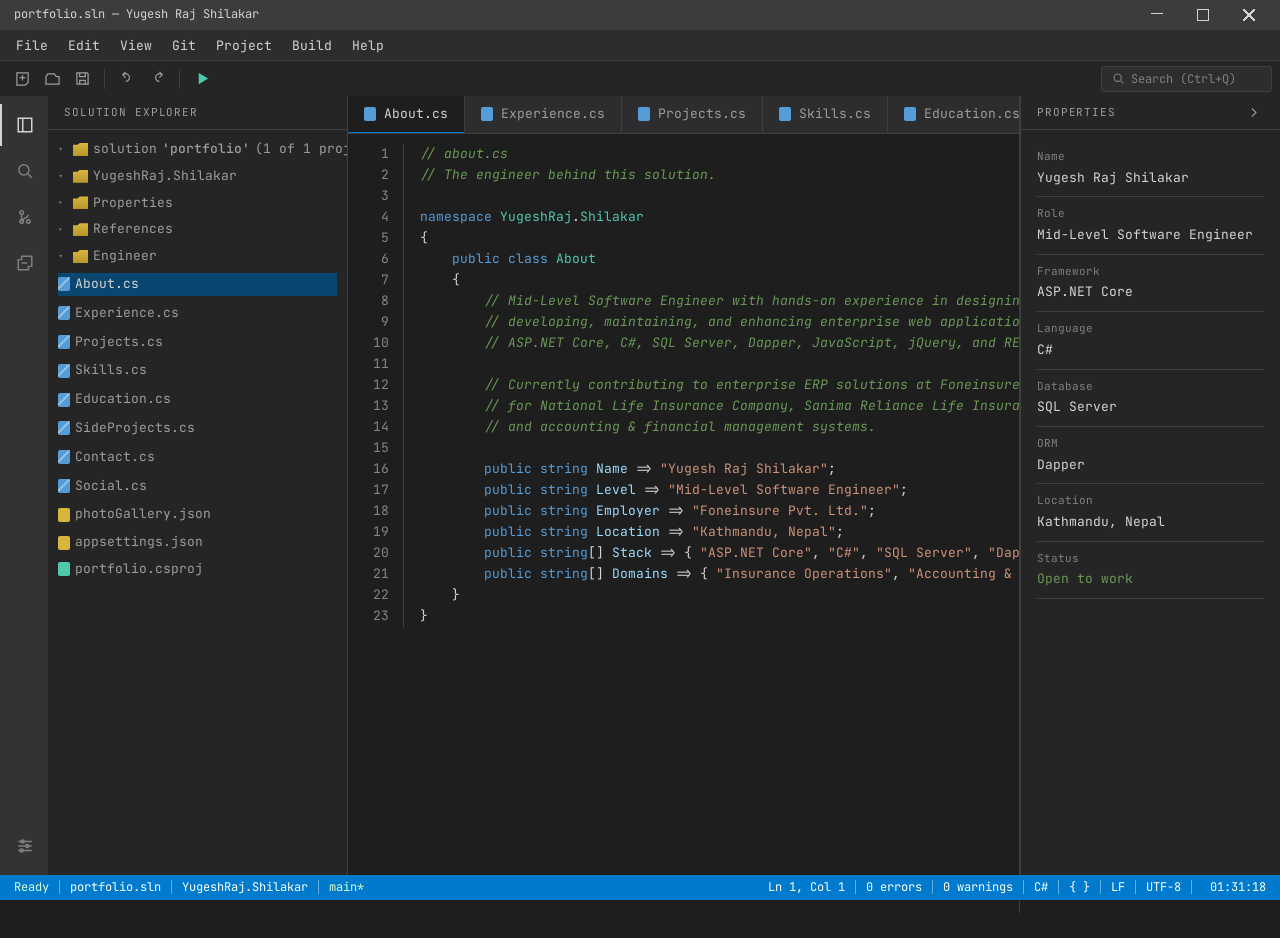
==== index.html @ 0310059a "Add files via upload" ====
<!DOCTYPE html>
<html lang="en">
<head>
    <meta charset="UTF-8">
    <meta name="viewport" content="width=device-width, initial-scale=1.0">
    <meta name="description" content="Yugesh Raj Shilakar - Mid-Level Software Engineer. ASP.NET Core, C#, SQL Server, Dapper, Enterprise ERP.">
    <title>portfolio.sln - Yugesh Raj Shilakar</title>
    <link rel="icon" type="image/png" href="icons8-visual-studio-48.png">
    <link rel="preconnect" href="https://fonts.googleapis.com">
    <link rel="preconnect" href="https://fonts.gstatic.com" crossorigin>
    <link href="https://fonts.googleapis.com/css2?family=JetBrains+Mono:wght@400;500;600;700&display=swap" rel="stylesheet">
    <link rel="stylesheet" href="css/styles.css">
</head>
<body>

    <div class="scroll-progress" id="scrollProgress"></div>

    <header class="ide-header">
        <div class="title-bar">
            <span class="title-bar-text" id="titleBarText">portfolio.sln — Yugesh Raj Shilakar</span>
            <span class="title-bar-controls">
                <span class="tc tc-min"></span>
                <span class="tc tc-max"></span>
                <span class="tc tc-close"></span>
            </span>
        </div>
        <nav class="menu-bar">
            <div class="menu">
                <button type="button" class="menu-trigger">File</button>
                <div class="menu-dropdown">
                    <span class="menu-item">New Solution <em>Ctrl+Shift+N</em></span>
                    <span class="menu-item">Open Solution <em>Ctrl+Shift+O</em></span>
                    <span class="menu-sep"></span>
                    <span class="menu-item">Save All <em>Ctrl+Shift+S</em></span>
                    <span class="menu-item">Exit</span>
                </div>
            </div>
            <div class="menu">
                <button type="button" class="menu-trigger">Edit</button>
                <div class="menu-dropdown">
                    <span class="menu-item">Undo <em>Ctrl+Z</em></span>
                    <span class="menu-item">Redo <em>Ctrl+Y</em></span>
                    <span class="menu-sep"></span>
                    <span class="menu-item">Find in Files <em>Ctrl+Shift+F</em></span>
                </div>
            </div>
            <div class="menu">
                <button type="button" class="menu-trigger">View</button>
                <div class="menu-dropdown">
                    <span class="menu-item" data-scroll="about">About.cs</span>
                    <span class="menu-item" data-scroll="experience">Experience.cs</span>
                    <span class="menu-item" data-scroll="projects">Projects.cs</span>
                    <span class="menu-item" data-scroll="skills">Skills.cs</span>
                    <span class="menu-item" data-scroll="education">Education.cs</span>
                    <span class="menu-item" data-scroll="sideprojects">SideProjects.cs</span>
                    <span class="menu-item" data-scroll="contact">Contact.cs</span>
                    <span class="menu-item" data-scroll="social">Social.cs</span>
                    <span class="menu-item" data-scroll="photogallery">photoGallery.json</span>
                </div>
            </div>
            <div class="menu">
                <button type="button" class="menu-trigger">Git</button>
                <div class="menu-dropdown">
                    <span class="menu-item">Push <em>Ctrl+Shift+P</em></span>
                    <span class="menu-item">Pull</span>
                    <span class="menu-item">Commit <em>Ctrl+Enter</em></span>
                </div>
            </div>
            <div class="menu">
                <button type="button" class="menu-trigger">Project</button>
                <div class="menu-dropdown">
                    <span class="menu-item">Add New Item</span>
                    <span class="menu-item">Rebuild Solution</span>
                    <span class="menu-item">Manage NuGet Packages</span>
                </div>
            </div>
            <div class="menu">
                <button type="button" class="menu-trigger">Build</button>
                <div class="menu-dropdown">
                    <span class="menu-item">Build Solution <em>Ctrl+Shift+B</em></span>
                    <span class="menu-item">Rebuild Solution</span>
                </div>
            </div>
            <div class="menu">
                <button type="button" class="menu-trigger">Help</button>
                <div class="menu-dropdown">
                    <span class="menu-item">About Yugesh Raj Shilakar</span>
                </div>
            </div>
        </nav>
        <div class="toolbar">
            <div class="toolbar-left">
                <button type="button" class="toolbar-btn" title="New Project">
                    <svg viewBox="0 0 16 16" width="15" height="15" fill="none" stroke="currentColor" stroke-width="1.3"><path d="M2 2h12v10l-3 3H2z"/><path d="M5 7h6M8 4v6"/></svg>
                </button>
                <button type="button" class="toolbar-btn" title="Open">
                    <svg viewBox="0 0 16 16" width="15" height="15" fill="none" stroke="currentColor" stroke-width="1.3"><path d="M1 6l2-3h7l2 3h3v8H1z"/></svg>
                </button>
                <button type="button" class="toolbar-btn" title="Save">
                    <svg viewBox="0 0 16 16" width="15" height="15" fill="none" stroke="currentColor" stroke-width="1.3"><path d="M2 2h11l1 1v11H2z"/><path d="M5 2v4h6V2M5 14v-4h6v4"/></svg>
                </button>
                <span class="toolbar-sep"></span>
                <button type="button" class="toolbar-btn" title="Undo">
                    <svg viewBox="0 0 16 16" width="15" height="15" fill="none" stroke="currentColor" stroke-width="1.3"><path d="M6 11a4 4 0 1 0 0-8H3"/><path d="M6 7 3 4l3-3"/></svg>
                </button>
                <button type="button" class="toolbar-btn" title="Redo">
                    <svg viewBox="0 0 16 16" width="15" height="15" fill="none" stroke="currentColor" stroke-width="1.3"><path d="M10 11a4 4 0 1 1 0-8h3"/><path d="M10 7l3-3-3-3"/></svg>
                </button>
                <span class="toolbar-sep"></span>
                <button type="button" class="toolbar-btn toolbar-run" title="Start">
                    <svg viewBox="0 0 16 16" width="15" height="15" fill="currentColor" stroke="none"><path d="M4 2l10 6-10 6z"/></svg>
                </button>
                <span class="toolbar-spacer"></span>
                <div class="search-box">
                    <svg viewBox="0 0 16 16" width="13" height="13" fill="none" stroke="currentColor" stroke-width="1.4"><circle cx="7" cy="7" r="4.5"/><path d="M10.5 10.5 14 14"/></svg>
                    <input type="text" placeholder="Search (Ctrl+Q)" aria-label="Search">
                </div>
                <button type="button" class="toolbar-btn explorer-toggle" id="explorerToggle" title="Toggle Solution Explorer">
                    <svg viewBox="0 0 16 16" width="15" height="15" fill="none" stroke="currentColor" stroke-width="1.3"><path d="M2 3h12M2 8h12M2 13h12"/></svg>
                </button>
            </div>
        </div>
    </header>

    <div class="ide-body">

        <aside class="activity-bar" aria-label="Activity bar">
            <span class="activity-icon active" title="Solution Explorer">
                <svg viewBox="0 0 16 16" width="18" height="18" fill="none" stroke="currentColor" stroke-width="1.3"><path d="M2 2h12v12H2z"/><path d="M6 2v12"/></svg>
            </span>
            <span class="activity-icon" title="Search">
                <svg viewBox="0 0 16 16" width="18" height="18" fill="none" stroke="currentColor" stroke-width="1.3"><circle cx="7" cy="7" r="4.5"/><path d="M10.5 10.5 14 14"/></svg>
            </span>
            <span class="activity-icon" title="Source Control">
                <svg viewBox="0 0 16 16" width="18" height="18" fill="none" stroke="currentColor" stroke-width="1.3"><circle cx="5" cy="4" r="1.6"/><circle cx="11" cy="12" r="1.6"/><circle cx="5" cy="12" r="1.6"/><path d="M5 5.6v4.8M5 12c0-3 6-3 6-6"/></svg>
            </span>
            <span class="activity-icon" title="Extensions">
                <svg viewBox="0 0 16 16" width="18" height="18" fill="none" stroke="currentColor" stroke-width="1.3"><path d="M5 2v3H2v9h9v-3h3V2z"/><path d="M5 8h5"/></svg>
            </span>
            <span class="activity-icon activity-bottom" title="Settings">
                <svg viewBox="0 0 16 16" width="18" height="18" fill="none" stroke="currentColor" stroke-width="1.3"><path d="M2 4h12M2 8h12M2 12h12"/><circle cx="6" cy="4" r="1.4"/><circle cx="10" cy="8" r="1.4"/><circle cx="5" cy="12" r="1.4"/></svg>
            </span>
        </aside>

        <aside class="side-panel solution-explorer" id="solutionExplorer" aria-label="Solution Explorer">
            <div class="panel-title">Solution Explorer</div>
            <div class="panel-body tree">

                <div class="tree-node lvl0 tree-folder"><span class="tree-arrow">▾</span><span class="folder-ic"></span>solution <b>'portfolio'</b> (1 of 1 project)</div>

                <div class="tree-node lvl1 tree-folder"><span class="tree-arrow">▾</span><span class="folder-ic"></span>YugeshRaj.Shilakar</div>

                <div class="tree-node lvl2 tree-folder"><span class="tree-arrow">▸</span><span class="folder-ic"></span>Properties</div>

                <div class="tree-node lvl2 tree-folder"><span class="tree-arrow">▸</span><span class="folder-ic"></span>References</div>

                <div class="tree-node lvl2 tree-folder"><span class="tree-arrow">▾</span><span class="folder-ic"></span>Engineer</div>

                <div class="tree-node lvl3"><a class="tree-link active" href="#about"><span class="file-ic cs"></span>About.cs</a></div>
                <div class="tree-node lvl3"><a class="tree-link" href="#experience"><span class="file-ic cs"></span>Experience.cs</a></div>
                <div class="tree-node lvl3"><a class="tree-link" href="#projects"><span class="file-ic cs"></span>Projects.cs</a></div>
                <div class="tree-node lvl3"><a class="tree-link" href="#skills"><span class="file-ic cs"></span>Skills.cs</a></div>
                <div class="tree-node lvl3"><a class="tree-link" href="#education"><span class="file-ic cs"></span>Education.cs</a></div>
                <div class="tree-node lvl3"><a class="tree-link" href="#sideprojects"><span class="file-ic cs"></span>SideProjects.cs</a></div>
                <div class="tree-node lvl3"><a class="tree-link" href="#contact"><span class="file-ic cs"></span>Contact.cs</a></div>
                <div class="tree-node lvl3"><a class="tree-link" href="#social"><span class="file-ic cs"></span>Social.cs</a></div>
                <div class="tree-node lvl3"><a class="tree-link" href="#photogallery"><span class="file-ic json"></span>photoGallery.json</a></div>

                <div class="tree-node lvl2"><span class="file-ic json"></span>appsettings.json</div>
                <div class="tree-node lvl2"><span class="file-ic proj"></span>portfolio.csproj</div>

            </div>
        </aside>

        <main class="editor-area">

            <div class="tab-strip" id="tabStrip">
                <a class="tab active" href="#about"><span class="tab-ic cs"></span>About.cs</a>
                <a class="tab" href="#experience"><span class="tab-ic cs"></span>Experience.cs</a>
                <a class="tab" href="#projects"><span class="tab-ic cs"></span>Projects.cs</a>
                <a class="tab" href="#skills"><span class="tab-ic cs"></span>Skills.cs</a>
                <a class="tab" href="#education"><span class="tab-ic cs"></span>Education.cs</a>
                <a class="tab" href="#sideprojects"><span class="tab-ic cs"></span>SideProjects.cs</a>
                <a class="tab" href="#contact"><span class="tab-ic cs"></span>Contact.cs</a>
                <a class="tab" href="#social"><span class="tab-ic cs"></span>Social.cs</a>
                <a class="tab" href="#photogallery"><span class="tab-ic json"></span>photoGallery.json</a>
                <span class="tab-spacer"></span>
            </div>

            <section id="about" class="editor-file active">
                <div class="code-line"><span class="ln"></span><span class="code"><span class="c">// about.cs</span></span></div>
                <div class="code-line"><span class="ln"></span><span class="code"><span class="c">// The engineer behind this solution.</span></span></div>
                <div class="code-line"><span class="ln"></span><span class="code">&nbsp;</span></div>
                <div class="code-line"><span class="ln"></span><span class="code"><span class="k">namespace</span> <span class="t">YugeshRaj</span>.<span class="t">Shilakar</span></span></div>
                <div class="code-line"><span class="ln"></span><span class="code">{</span></div>
                <div class="code-line"><span class="ln"></span><span class="code">    <span class="k">public</span> <span class="k">class</span> <span class="t">About</span></span></div>
                <div class="code-line"><span class="ln"></span><span class="code">    {</span></div>
                <div class="code-line"><span class="ln"></span><span class="code">        <span class="c">// Mid-Level Software Engineer with hands-on experience in designing,</span></span></div>
                <div class="code-line"><span class="ln"></span><span class="code">        <span class="c">// developing, maintaining, and enhancing enterprise web applications using</span></span></div>
                <div class="code-line"><span class="ln"></span><span class="code">        <span class="c">// ASP.NET Core, C#, SQL Server, Dapper, JavaScript, jQuery, and REST APIs.</span></span></div>
                <div class="code-line"><span class="ln"></span><span class="code">&nbsp;</span></div>
                <div class="code-line"><span class="ln"></span><span class="code">        <span class="c">// Currently contributing to enterprise ERP solutions at Foneinsure Pvt. Ltd.</span></span></div>
                <div class="code-line"><span class="ln"></span><span class="code">        <span class="c">// for National Life Insurance Company, Sanima Reliance Life Insurance,</span></span></div>
                <div class="code-line"><span class="ln"></span><span class="code">        <span class="c">// and accounting &amp; financial management systems.</span></span></div>
                <div class="code-line"><span class="ln"></span><span class="code">&nbsp;</span></div>
                <div class="code-line"><span class="ln"></span><span class="code">        <span class="k">public</span> <span class="k">string</span> <span class="p">Name</span> =&gt; <span class="s">"Yugesh Raj Shilakar"</span>;</span></div>
                <div class="code-line"><span class="ln"></span><span class="code">        <span class="k">public</span> <span class="k">string</span> <span class="p">Level</span> =&gt; <span class="s">"Mid-Level Software Engineer"</span>;</span></div>
                <div class="code-line"><span class="ln"></span><span class="code">        <span class="k">public</span> <span class="k">string</span> <span class="p">Employer</span> =&gt; <span class="s">"Foneinsure Pvt. Ltd."</span>;</span></div>
                <div class="code-line"><span class="ln"></span><span class="code">        <span class="k">public</span> <span class="k">string</span> <span class="p">Location</span> =&gt; <span class="s">"Kathmandu, Nepal"</span>;</span></div>
                <div class="code-line"><span class="ln"></span><span class="code">        <span class="k">public</span> <span class="k">string</span>[] <span class="p">Stack</span> =&gt; { <span class="s">"ASP.NET Core"</span>, <span class="s">"C#"</span>, <span class="s">"SQL Server"</span>, <span class="s">"Dapper"</span>, <span class="s">"JavaScript"</span>, <span class="s">"jQuery"</span>, <span class="s">"REST APIs"</span> };</span></div>
                <div class="code-line"><span class="ln"></span><span class="code">        <span class="k">public</span> <span class="k">string</span>[] <span class="p">Domains</span> =&gt; { <span class="s">"Insurance Operations"</span>, <span class="s">"Accounting &amp; Finance"</span>, <span class="s">"MIS Reporting"</span>, <span class="s">"API Integration"</span> };</span></div>
                <div class="code-line"><span class="ln"></span><span class="code">    }</span></div>
                <div class="code-line"><span class="ln"></span><span class="code">}</span></div>
            </section>

            <section id="experience" class="editor-file">
                <div class="code-line"><span class="ln"></span><span class="code"><span class="c">// experience.cs</span></span></div>
                <div class="code-line"><span class="ln"></span><span class="code">&nbsp;</span></div>
                <div class="code-line"><span class="ln"></span><span class="code"><span class="k">namespace</span> <span class="t">YugeshRaj</span>.<span class="t">Shilakar</span>.<span class="t">Experience</span></span></div>
                <div class="code-line"><span class="ln"></span><span class="code">{</span></div>
                <div class="code-line"><span class="ln"></span><span class="code">    <span class="k">public</span> <span class="k">class</span> <span class="t">Role</span></span></div>
                <div class="code-line"><span class="ln"></span><span class="code">    {</span></div>
                <div class="code-line"><span class="ln"></span><span class="code">        <span class="k">public</span> <span class="k">string</span> <span class="p">Title</span> = <span class="s">"Mid-Level Software Engineer"</span>;</span></div>
                <div class="code-line"><span class="ln"></span><span class="code">        <span class="k">public</span> <span class="k">string</span> <span class="p">Company</span> = <span class="s">"Foneinsure Pvt. Ltd., Nepal"</span>;</span></div>
                <div class="code-line"><span class="ln"></span><span class="code">        <span class="k">public</span> <span class="k">string</span> <span class="p">Period</span> = <span class="s">"2024 - Present"</span>;</span></div>
                <div class="code-line"><span class="ln"></span><span class="code">&nbsp;</span></div>
                <div class="code-line"><span class="ln"></span><span class="code">        <span class="k">public</span> <span class="k">string</span>[] <span class="p">Highlights</span> =</span></div>
                <div class="code-line"><span class="ln"></span><span class="code">        {</span></div>
                <div class="code-line"><span class="ln"></span><span class="code">            <span class="s">"Develop and maintain enterprise apps using ASP.NET Core MVC, C#, Dapper, SQL Server, JS, jQuery, Razor, HTML, CSS."</span>,</span></div>
                <div class="code-line"><span class="ln"></span><span class="code">            <span class="s">"ERP projects for National Life Insurance &amp; Sanima Reliance - modules, enhancements, reports, workflows, production fixes."</span>,</span></div>
                <div class="code-line"><span class="ln"></span><span class="code">            <span class="s">"Insurance processes: policy operations, claims, underwriting, financial transactions, incentive calculations, reporting."</span>,</span></div>
                <div class="code-line"><span class="ln"></span><span class="code">            <span class="s">"Complex SQL Server work: CTEs, temp tables, window functions, joins, aggregations, stored procedures."</span>,</span></div>
                <div class="code-line"><span class="ln"></span><span class="code">            <span class="s">"Accounting modules: double-entry, debit/credit, vouchers, accounts &amp; sub-accounts, purchase/sales, TDS, VAT, balances."</span>,</span></div>
                <div class="code-line"><span class="ln"></span><span class="code">            <span class="s">"General Ledger, vouchers, branch-wise accounting, transaction references, financial reporting workflows."</span>,</span></div>
                <div class="code-line"><span class="ln"></span><span class="code">            <span class="s">"MIS &amp; operational reports: sales, purchase, TDS, incentive, transaction, voucher, accounting."</span>,</span></div>
                <div class="code-line"><span class="ln"></span><span class="code">            <span class="s">"REST API integration: JSON request/response, validation, error handling, failed-transaction handling."</span>,</span></div>
                <div class="code-line"><span class="ln"></span><span class="code">            <span class="s">"eSewa Travels &amp; Tours: airline ticketing, passengers, sales invoices, payments, VAT, account mapping."</span>,</span></div>
                <div class="code-line"><span class="ln"></span><span class="code">            <span class="s">"Bulk-data processing via JSON-based database procedures and transactional workflows."</span>,</span></div>
                <div class="code-line"><span class="ln"></span><span class="code">            <span class="s">"Troubleshoot app, database, API, deployment; IIS config, logging, file storage, connectivity."</span>,</span></div>
                <div class="code-line"><span class="ln"></span><span class="code">            <span class="s">"Application logging + database-based log monitoring for traceability and production analysis."</span>,</span></div>
                <div class="code-line"><span class="ln"></span><span class="code">            <span class="s">"Database changes, data migration, production data correction, controlled SQL scripts."</span></span></div>
                <div class="code-line"><span class="ln"></span><span class="code">        };</span></div>
                <div class="code-line"><span class="ln"></span><span class="code">    }</span></div>
                <div class="code-line"><span class="ln"></span><span class="code">&nbsp;</span></div>
                <div class="code-line"><span class="ln"></span><span class="code">    <span class="k">public</span> <span class="k">class</span> <span class="t">Role2</span> <span class="c">// .NET Developer Intern</span></span></div>
                <div class="code-line"><span class="ln"></span><span class="code">    {</span></div>
                <div class="code-line"><span class="ln"></span><span class="code">        <span class="k">public</span> <span class="k">string</span> <span class="p">Title</span> = <span class="s">".NET Developer Intern"</span>;</span></div>
                <div class="code-line"><span class="ln"></span><span class="code">        <span class="k">public</span> <span class="k">string</span> <span class="p">Company</span> = <span class="s">"Swift Innovations, US - Remote"</span>;</span></div>
                <div class="code-line"><span class="ln"></span><span class="code">        <span class="k">public</span> <span class="k">string</span> <span class="p">Period</span> = <span class="s">"2023"</span>;</span></div>
                <div class="code-line"><span class="ln"></span><span class="code">&nbsp;</span></div>
                <div class="code-line"><span class="ln"></span><span class="code">        <span class="k">public</span> <span class="k">string</span>[] <span class="p">Highlights</span> =</span></div>
                <div class="code-line"><span class="ln"></span><span class="code">        {</span></div>
                <div class="code-line"><span class="ln"></span><span class="code">            <span class="s">"Developed web applications using .NET MVC and Entity Framework Core."</span>,</span></div>
                <div class="code-line"><span class="ln"></span><span class="code">            <span class="s">"Performed web scraping and structured data collection from external websites."</span>,</span></div>
                <div class="code-line"><span class="ln"></span><span class="code">            <span class="s">"Processed and maintained datasets using Excel and MongoDB."</span>,</span></div>
                <div class="code-line"><span class="ln"></span><span class="code">            <span class="s">"Worked with relational and NoSQL data storage environments."</span>,</span></div>
                <div class="code-line"><span class="ln"></span><span class="code">            <span class="s">"Collaborated remotely using task-management and time-tracking workflows."</span></span></div>
                <div class="code-line"><span class="ln"></span><span class="code">        };</span></div>
                <div class="code-line"><span class="ln"></span><span class="code">    }</span></div>
                <div class="code-line"><span class="ln"></span><span class="code">&nbsp;</span></div>
                <div class="code-line"><span class="ln"></span><span class="code">    <span class="k">public</span> <span class="k">class</span> <span class="t">Role3</span> <span class="c">// Database Administrator - Associated Role</span></span></div>
                <div class="code-line"><span class="ln"></span><span class="code">    {</span></div>
                <div class="code-line"><span class="ln"></span><span class="code">        <span class="k">public</span> <span class="k">string</span> <span class="p">Title</span> = <span class="s">"Database Administrator - Associated Role"</span>;</span></div>
                <div class="code-line"><span class="ln"></span><span class="code">        <span class="k">public</span> <span class="k">string</span> <span class="p">Company</span> = <span class="s">"Udaaya Samaj, Asan"</span>;</span></div>
                <div class="code-line"><span class="ln"></span><span class="code">        <span class="k">public</span> <span class="k">string</span> <span class="p">Period</span> = <span class="s">"Oct 2021 - Jan 2022"</span>;</span></div>
                <div class="code-line"><span class="ln"></span><span class="code">&nbsp;</span></div>
                <div class="code-line"><span class="ln"></span><span class="code">        <span class="k">public</span> <span class="k">string</span>[] <span class="p">Highlights</span> =</span></div>
                <div class="code-line"><span class="ln"></span><span class="code">        {</span></div>
                <div class="code-line"><span class="ln"></span><span class="code">            <span class="s">"Managed relational datasets using MySQL."</span>,</span></div>
                <div class="code-line"><span class="ln"></span><span class="code">            <span class="s">"Maintained structured records from handwritten documentation and minutes."</span>,</span></div>
                <div class="code-line"><span class="ln"></span><span class="code">            <span class="s">"Assisted digitalization and database organization of historical records."</span></span></div>
                <div class="code-line"><span class="ln"></span><span class="code">        };</span></div>
                <div class="code-line"><span class="ln"></span><span class="code">    }</span></div>
                <div class="code-line"><span class="ln"></span><span class="code">}</span></div>
            </section>

            <section id="projects" class="editor-file">
                <div class="code-line"><span class="ln"></span><span class="code"><span class="c">// projects.cs</span></span></div>
                <div class="code-line"><span class="ln"></span><span class="code">&nbsp;</span></div>
                <div class="code-line"><span class="ln"></span><span class="code"><span class="k">namespace</span> <span class="t">YugeshRaj</span>.<span class="t">Shilakar</span>.<span class="t">Projects</span></span></div>
                <div class="code-line"><span class="ln"></span><span class="code">{</span></div>
                <div class="code-line"><span class="ln"></span><span class="code">    <span class="k">public</span> <span class="k">class</span> <span class="t">InsuranceERP</span></span></div>
                <div class="code-line"><span class="ln"></span><span class="code">    {</span></div>
                <div class="code-line"><span class="ln"></span><span class="code">        <span class="k">public</span> <span class="k">string</span> <span class="p">Client</span> = <span class="s">"National Life Insurance Co. &amp; Sanima Reliance Life Insurance"</span>;</span></div>
                <div class="code-line"><span class="ln"></span><span class="code">        <span class="k">public</span> <span class="k">string</span>[] <span class="p">Details</span> =</span></div>
                <div class="code-line"><span class="ln"></span><span class="code">        {</span></div>
                <div class="code-line"><span class="ln"></span><span class="code">            <span class="s">"Enterprise insurance ERP modules for core insurance and financial operations."</span>,</span></div>
                <div class="code-line"><span class="ln"></span><span class="code">            <span class="s">"Business workflows, validations, transactional processing, and reporting requirements."</span>,</span></div>
                <div class="code-line"><span class="ln"></span><span class="code">            <span class="s">"Complex SQL queries and stored procedures for transaction processing and MIS reporting."</span>,</span></div>
                <div class="code-line"><span class="ln"></span><span class="code">            <span class="s">"Claims, underwriting, financial transactions, incentive calculations, operational reporting."</span>,</span></div>
                <div class="code-line"><span class="ln"></span><span class="code">            <span class="s">"Enhancements and production fixes based on changing business requirements."</span></span></div>
                <div class="code-line"><span class="ln"></span><span class="code">        };</span></div>
                <div class="code-line"><span class="ln"></span><span class="code">    }</span></div>
                <div class="code-line"><span class="ln"></span><span class="code">&nbsp;</span></div>
                <div class="code-line"><span class="ln"></span><span class="code">    <span class="k">public</span> <span class="k">class</span> <span class="t">AccountingSystem</span></span></div>
                <div class="code-line"><span class="ln"></span><span class="code">    {</span></div>
                <div class="code-line"><span class="ln"></span><span class="code">        <span class="k">public</span> <span class="k">string</span>[] <span class="p">Details</span> =</span></div>
                <div class="code-line"><span class="ln"></span><span class="code">        {</span></div>
                <div class="code-line"><span class="ln"></span><span class="code">            <span class="s">"Double-entry accounting and complete debit/credit transaction processing."</span>,</span></div>
                <div class="code-line"><span class="ln"></span><span class="code">            <span class="s">"Account, sub-account, branch, voucher, transaction, and ledger workflows."</span>,</span></div>
                <div class="code-line"><span class="ln"></span><span class="code">            <span class="s">"Purchase and sales voucher processing with associated accounting entries."</span>,</span></div>
                <div class="code-line"><span class="ln"></span><span class="code">            <span class="s">"VAT and TDS calculations, transaction posting, account balances, financial reporting."</span>,</span></div>
                <div class="code-line"><span class="ln"></span><span class="code">            <span class="s">"Reports: opening balances, debit/credit transactions, ledger movements, closing balances."</span>,</span></div>
                <div class="code-line"><span class="ln"></span><span class="code">            <span class="s">"Stored procedures and SQL queries for complex accounting calculations."</span></span></div>
                <div class="code-line"><span class="ln"></span><span class="code">        };</span></div>
                <div class="code-line"><span class="ln"></span><span class="code">    }</span></div>
                <div class="code-line"><span class="ln"></span><span class="code">&nbsp;</span></div>
                <div class="code-line"><span class="ln"></span><span class="code">    <span class="k">public</span> <span class="k">class</span> <span class="t">TravelTicketing</span></span></div>
                <div class="code-line"><span class="ln"></span><span class="code">    {</span></div>
                <div class="code-line"><span class="ln"></span><span class="code">        <span class="k">public</span> <span class="k">string</span> <span class="p">Client</span> = <span class="s">"eSewa Travels and Tours"</span>;</span></div>
                <div class="code-line"><span class="ln"></span><span class="code">        <span class="k">public</span> <span class="k">string</span>[] <span class="p">Details</span> =</span></div>
                <div class="code-line"><span class="ln"></span><span class="code">        {</span></div>
                <div class="code-line"><span class="ln"></span><span class="code">            <span class="s">"Airline ticketing and sales-invoice functionality for travel operations."</span>,</span></div>
                <div class="code-line"><span class="ln"></span><span class="code">            <span class="s">"Passenger management, ticket sales, invoice registration, payment processing."</span>,</span></div>
                <div class="code-line"><span class="ln"></span><span class="code">            <span class="s">"API integrations using structured JSON data for system-to-system communication."</span>,</span></div>
                <div class="code-line"><span class="ln"></span><span class="code">            <span class="s">"Payment-mode and account mapping logic for financial transaction processing."</span>,</span></div>
                <div class="code-line"><span class="ln"></span><span class="code">            <span class="s">"VAT-related transaction handling and invoice processing."</span></span></div>
                <div class="code-line"><span class="ln"></span><span class="code">        };</span></div>
                <div class="code-line"><span class="ln"></span><span class="code">    }</span></div>
                <div class="code-line"><span class="ln"></span><span class="code">}</span></div>
            </section>

            <section id="skills" class="editor-file">
                <div class="code-line"><span class="ln"></span><span class="code"><span class="c">// skills.cs</span></span></div>
                <div class="code-line"><span class="ln"></span><span class="code">&nbsp;</span></div>
                <div class="code-line"><span class="ln"></span><span class="code"><span class="k">public</span> <span class="k">class</span> <span class="t">SkillSet</span></span></div>
                <div class="code-line"><span class="ln"></span><span class="code">{</span></div>
                <div class="code-line"><span class="ln"></span><span class="code">    <span class="k">public</span> <span class="k">string</span>[] <span class="p">Languages</span> = { <span class="s">"C#"</span>, <span class="s">"SQL"</span>, <span class="s">"JavaScript"</span>, <span class="s">"HTML5"</span>, <span class="s">"CSS3"</span> };</span></div>
                <div class="code-line"><span class="ln"></span><span class="code">    <span class="k">public</span> <span class="k">string</span>[] <span class="p">Backend</span> = { <span class="s">"ASP.NET Core"</span>, <span class="s">"ASP.NET Core MVC"</span>, <span class="s">".NET 8"</span>, <span class="s">"REST API"</span>, <span class="s">"Dapper"</span>, <span class="s">"Entity Framework Core"</span> };</span></div>
                <div class="code-line"><span class="ln"></span><span class="code">    <span class="k">public</span> <span class="k">string</span>[] <span class="p">Databases</span> = { <span class="s">"Microsoft SQL Server"</span>, <span class="s">"MySQL"</span>, <span class="s">"MongoDB"</span> };</span></div>
                <div class="code-line"><span class="ln"></span><span class="code">    <span class="k">public</span> <span class="k">string</span>[] <span class="p">DatabaseDev</span> = { <span class="s">"Stored Procedures"</span>, <span class="s">"CTEs"</span>, <span class="s">"Window Functions"</span>, <span class="s">"Transactions"</span>, <span class="s">"JSON Processing"</span>, <span class="s">"Query Optimization"</span>, <span class="s">"Data Migration"</span>, <span class="s">"Reporting Queries"</span> };</span></div>
                <div class="code-line"><span class="ln"></span><span class="code">    <span class="k">public</span> <span class="k">string</span>[] <span class="p">Frontend</span> = { <span class="s">"Razor Views"</span>, <span class="s">"JavaScript"</span>, <span class="s">"jQuery"</span>, <span class="s">"AJAX"</span>, <span class="s">"DataTables"</span>, <span class="s">"Select2"</span> };</span></div>
                <div class="code-line"><span class="ln"></span><span class="code">    <span class="k">public</span> <span class="k">string</span>[] <span class="p">Architecture</span> = { <span class="s">"MVC"</span>, <span class="s">"Web App Development"</span>, <span class="s">"API Integration"</span>, <span class="s">"Business Logic"</span>, <span class="s">"Enterprise Development"</span> };</span></div>
                <div class="code-line"><span class="ln"></span><span class="code">    <span class="k">public</span> <span class="k">string</span>[] <span class="p">AccountingErp</span> = { <span class="s">"General Ledger"</span>, <span class="s">"Double-Entry Accounting"</span>, <span class="s">"Debit/Credit"</span>, <span class="s">"Voucher Management"</span>, <span class="s">"Accounts &amp; Sub-Accounts"</span>, <span class="s">"VAT"</span>, <span class="s">"TDS"</span>, <span class="s">"Sales &amp; Purchase"</span>, <span class="s">"Financial Reporting"</span> };</span></div>
                <div class="code-line"><span class="ln"></span><span class="code">    <span class="k">public</span> <span class="k">string</span>[] <span class="p">Insurance</span> = { <span class="s">"Insurance ERP"</span>, <span class="s">"Claims"</span>, <span class="s">"Underwriting"</span>, <span class="s">"Financial Transactions"</span>, <span class="s">"MIS Reporting"</span>, <span class="s">"Incentive Processing"</span> };</span></div>
                <div class="code-line"><span class="ln"></span><span class="code">    <span class="k">public</span> <span class="k">string</span>[] <span class="p">Tools</span> = { <span class="s">"Visual Studio"</span>, <span class="s">"SSMS"</span>, <span class="s">"Git"</span>, <span class="s">"TortoiseGit"</span>, <span class="s">"IIS"</span>, <span class="s">"Postman"</span> };</span></div>
                <div class="code-line"><span class="ln"></span><span class="code">    <span class="k">public</span> <span class="k">string</span>[] <span class="p">Other</span> = { <span class="s">"JSON"</span>, <span class="s">"REST APIs"</span>, <span class="s">"API Integration"</span>, <span class="s">"Application Logging"</span>, <span class="s">"Production Support"</span>, <span class="s">"Debugging"</span> };</span></div>
                <div class="code-line"><span class="ln"></span><span class="code">}</span></div>
            </section>

            <section id="education" class="editor-file">
                <div class="code-line"><span class="ln"></span><span class="code"><span class="c">// education.cs</span></span></div>
                <div class="code-line"><span class="ln"></span><span class="code">&nbsp;</span></div>
                <div class="code-line"><span class="ln"></span><span class="code"><span class="k">public</span> <span class="k">class</span> <span class="t">Education</span></span></div>
                <div class="code-line"><span class="ln"></span><span class="code">{</span></div>
                <div class="code-line"><span class="ln"></span><span class="code">    <span class="c">// B.Sc. in Computer Science and Information Technology</span></span></div>
                <div class="code-line"><span class="ln"></span><span class="code">    <span class="k">public</span> <span class="k">string</span> <span class="p">Degree</span> = <span class="s">"B.Sc. Computer Science and IT (BSc. CSIT)"</span>;</span></div>
                <div class="code-line"><span class="ln"></span><span class="code">    <span class="k">public</span> <span class="k">string</span> <span class="p">Period</span> = <span class="s">"2019 - 2024"</span>;</span></div>
                <div class="code-line"><span class="ln"></span><span class="code">    <span class="k">public</span> <span class="k">string</span> <span class="p">Note</span> = <span class="s">"Focus on computer science, software engineering, and information technology."</span>;</span></div>
                <div class="code-line"><span class="ln"></span><span class="code">&nbsp;</span></div>
                <div class="code-line"><span class="ln"></span><span class="code">    <span class="c">// Higher Secondary Education</span></span></div>
                <div class="code-line"><span class="ln"></span><span class="code">    <span class="k">public</span> <span class="k">string</span> <span class="p">HighSchool</span> = <span class="s">"+2 in Science"</span>;</span></div>
                <div class="code-line"><span class="ln"></span><span class="code">    <span class="k">public</span> <span class="k">string</span> <span class="p">HighSchoolPeriod</span> = <span class="s">"2017 - 2019"</span>;</span></div>
                <div class="code-line"><span class="ln"></span><span class="code">&nbsp;</span></div>
                <div class="code-line"><span class="ln"></span><span class="code">    <span class="c">// Schooling</span></span></div>
                <div class="code-line"><span class="ln"></span><span class="code">    <span class="k">public</span> <span class="k">string</span> <span class="p">Schooling</span> = <span class="s">"Primary &amp; Secondary"</span>;</span></div>
                <div class="code-line"><span class="ln"></span><span class="code">    <span class="k">public</span> <span class="k">string</span> <span class="p">SchoolingPeriod</span> = <span class="s">"2006 - 2017"</span>;</span></div>
                <div class="code-line"><span class="ln"></span><span class="code">}</span></div>
            </section>

            <section id="sideprojects" class="editor-file">
                <div class="code-line"><span class="ln"></span><span class="code"><span class="c">// sideprojects.cs</span></span></div>
                <div class="code-line"><span class="ln"></span><span class="code">&nbsp;</span></div>
                <div class="code-line"><span class="ln"></span><span class="code"><span class="k">public</span> <span class="k">class</span> <span class="t">SideProject</span></span></div>
                <div class="code-line"><span class="ln"></span><span class="code">{</span></div>
                <div class="code-line"><span class="ln"></span><span class="code">    <span class="k">public</span> <span class="k">string</span> <span class="p">Name</span> = <span class="s">"Third Vision"</span>;</span></div>
                <div class="code-line"><span class="ln"></span><span class="code">    <span class="k">public</span> <span class="k">string</span> <span class="p">Description</span> = <span class="s">"Real-time object detection web app using image uploads / video feed. Asian Hack 2022 - 3rd place team."</span>;</span></div>
                <div class="code-line"><span class="ln"></span><span class="code">&nbsp;</span></div>
                <div class="code-line"><span class="ln"></span><span class="code">    <span class="k">public</span> <span class="k">string</span> <span class="p">Name2</span> = <span class="s">"PayoWork"</span>;</span></div>
                <div class="code-line"><span class="ln"></span><span class="code">    <span class="k">public</span> <span class="k">string</span> <span class="p">Description2</span> = <span class="s">"Freelancing platform connecting skilled professionals with clients for remote and offline freelance work."</span>;</span></div>
                <div class="code-line"><span class="ln"></span><span class="code">&nbsp;</span></div>
                <div class="code-line"><span class="ln"></span><span class="code">    <span class="k">public</span> <span class="k">string</span> <span class="p">Name3</span> = <span class="s">"Aparichit"</span>;</span></div>
                <div class="code-line"><span class="ln"></span><span class="code">    <span class="k">public</span> <span class="k">string</span> <span class="p">Description3</span> = <span class="s">"Citizen platform for reporting corruption, accessing emergency services, suggestions, and anonymous assistance."</span>;</span></div>
                <div class="code-line"><span class="ln"></span><span class="code">&nbsp;</span></div>
                <div class="code-line"><span class="ln"></span><span class="code">    <span class="k">public</span> <span class="k">string</span> <span class="p">Name4</span> = <span class="s">"YAnimee"</span>;</span></div>
                <div class="code-line"><span class="ln"></span><span class="code">    <span class="k">public</span> <span class="k">string</span> <span class="p">Description4</span> = <span class="s">"Web application for browsing and streaming anime content with a user-focused interface."</span>;</span></div>
                <div class="code-line"><span class="ln"></span><span class="code">}</span></div>
            </section>

            <section id="contact" class="editor-file">
                <div class="code-line"><span class="ln"></span><span class="code"><span class="c">// contact.cs</span></span></div>
                <div class="code-line"><span class="ln"></span><span class="code">&nbsp;</span></div>
                <div class="code-line"><span class="ln"></span><span class="code"><span class="k">public</span> <span class="k">record</span> <span class="t">Contact</span></span></div>
                <div class="code-line"><span class="ln"></span><span class="code">{</span></div>
                <div class="code-line"><span class="ln"></span><span class="code">    <span class="k">public</span> <span class="k">string</span> <span class="p">Phone</span> =&gt; <span class="s">"+977-9860762545"</span>;</span></div>
                <div class="code-line"><span class="ln"></span><span class="code">    <span class="k">public</span> <span class="k">string</span> <span class="p">Email</span> =&gt; <span class="s">"officialyugeshshilakar@gmail.com"</span>;</span></div>
                <div class="code-line"><span class="ln"></span><span class="code">    <span class="k">public</span> <span class="k">string</span> <span class="p">Website</span> =&gt; <span class="s">"yugeshshilakar.com.np"</span>;</span></div>
                <div class="code-line"><span class="ln"></span><span class="code">    <span class="k">public</span> <span class="k">string</span> <span class="p">Location</span> =&gt; <span class="s">"Kathmandu, Nepal"</span>;</span></div>
                <div class="code-line"><span class="ln"></span><span class="code">    <span class="k">public</span> <span class="k">bool</span> <span class="p">OpenToWork</span> =&gt; <span class="v">true</span>;</span></div>
                <div class="code-line"><span class="ln"></span><span class="code">}</span></div>
                <div class="code-line"><span class="ln"></span><span class="code">&nbsp;</span></div>
                <div class="code-line"><span class="ln"></span><span class="code"><span class="c">// References are available upon request.</span></span></div>
                <div class="code-line"><span class="ln"></span><span class="code"><span class="c">// Open to roles in ASP.NET Core, .NET, SQL Server, and ERP development.</span></span></div>
                <div class="code-line"><span class="ln"></span><span class="code">&nbsp;</span></div>
                <div class="code-line contact-actions"><span class="ln"></span><span class="code"><a class="contact-link download" href="Yugesh_Raj_Shilakar.pdf" download="Yugesh_Raj_Shilakar.pdf">downloadCV() =&gt; "Yugesh_Raj_Shilakar.pdf"</a></span></div>
                <div class="code-line contact-actions"><span class="ln"></span><span class="code"><a class="contact-link" href="mailto:officialyugeshshilakar@gmail.com">mailto:officialyugeshshilakar@gmail.com</a></span></div>
                <div class="code-line contact-actions"><span class="ln"></span><span class="code"><a class="contact-link" href="tel:+9779860762545">tel:+977-9860762545</a></span></div>
                <div class="code-line contact-actions"><span class="ln"></span><span class="code"><a class="contact-link" href="https://yugeshshilakar.com.np" target="_blank" rel="noopener">https://yugeshshilakar.com.np</a></span></div>
            </section>

            <section id="photogallery" class="editor-file">
                <div class="code-line"><span class="ln"></span><span class="code"><span class="c">// photoGallery.json</span></span></div>
                <div class="code-line"><span class="ln"></span><span class="code">&nbsp;</span></div>
                <div class="code-line"><span class="ln"></span><span class="code">{</span></div>
                <div class="code-line"><span class="ln"></span><span class="code">    <span class="p">"name"</span>: <span class="s">"photoGallery"</span>,</span></div>
                <div class="code-line"><span class="ln"></span><span class="code">    <span class="p">"type"</span>: <span class="s">"photography-gallery"</span>,</span></div>
                <div class="code-line"><span class="ln"></span><span class="code">    <span class="p">"url"</span>: <span class="s">"https://yugesh.info.np"</span>,</span></div>
                <div class="code-line"><span class="ln"></span><span class="code">    <span class="p">"description"</span>: <span class="s">"Personal photography gallery by Yugesh Raj Shilakar."</span>,</span></div>
                <div class="code-line"><span class="ln"></span><span class="code">    <span class="p">"collections"</span>: <span class="s">"landscape, portrait, street, travel"</span>,</span></div>
                <div class="code-line"><span class="ln"></span><span class="code">    <span class="p">"status"</span>: <span class="s">"open"</span></span></div>
                <div class="code-line"><span class="ln"></span><span class="code">}</span></div>
                <div class="code-line"><span class="ln"></span><span class="code">&nbsp;</span></div>
                <div class="code-line"><span class="ln"></span><span class="code"><span class="c">// Open the gallery:</span></span></div>
                <div class="code-line contact-actions"><span class="ln"></span><span class="code"><a class="contact-link" href="https://yugesh.info.np" target="_blank" rel="noopener">openGallery() =&gt; "https://yugesh.info.np"</a></span></div>
            </section>

            <section id="social" class="editor-file">
                <div class="code-line"><span class="ln"></span><span class="code"><span class="c">// social.cs</span></span></div>
                <div class="code-line"><span class="ln"></span><span class="code"><span class="c">// Let's connect on social media.</span></span></div>
                <div class="code-line"><span class="ln"></span><span class="code">&nbsp;</span></div>
                <div class="code-line"><span class="ln"></span><span class="code"><span class="k">namespace</span> <span class="t">YugeshRaj</span>.<span class="t">Shilakar</span>.<span class="t">Social</span></span></div>
                <div class="code-line"><span class="ln"></span><span class="code">{</span></div>
                <div class="code-line"><span class="ln"></span><span class="code">    <span class="k">public</span> <span class="k">class</span> <span class="t">SocialLinks</span></span></div>
                <div class="code-line"><span class="ln"></span><span class="code">    {</span></div>
                <div class="code-line"><span class="ln"></span><span class="code">        <span class="k">public</span> <span class="k">string</span> <span class="p">Facebook</span> = <span class="s">"https://www.facebook.com/yugesh.shilakar"</span>;</span></div>
                <div class="code-line"><span class="ln"></span><span class="code">        <span class="k">public</span> <span class="k">string</span> <span class="p">Instagram</span> = <span class="s">"https://www.instagram.com/yugesh_shilakar/"</span>;</span></div>
                <div class="code-line"><span class="ln"></span><span class="code">        <span class="k">public</span> <span class="k">string</span> <span class="p">LinkedIn</span> = <span class="s">"https://www.linkedin.com/in/yugesh-shilakar/"</span>;</span></div>
                <div class="code-line"><span class="ln"></span><span class="code">        <span class="k">public</span> <span class="k">string</span> <span class="p">Snapchat</span> = <span class="s">"https://www.snapchat.com/@royalshilakars"</span>;</span></div>
                <div class="code-line"><span class="ln"></span><span class="code">    }</span></div>
                <div class="code-line"><span class="ln"></span><span class="code">}</span></div>
                <div class="code-line"><span class="ln"></span><span class="code">&nbsp;</span></div>
                <div class="code-line"><span class="ln"></span><span class="code"><span class="c">// Click to open each profile:</span></span></div>
                <div class="code-line contact-actions"><span class="ln"></span><span class="code"><a class="contact-link" href="https://www.facebook.com/yugesh.shilakar" target="_blank" rel="noopener">openFacebook() =&gt; "facebook.com/yugesh.shilakar"</a></span></div>
                <div class="code-line contact-actions"><span class="ln"></span><span class="code"><a class="contact-link" href="https://www.instagram.com/yugesh_shilakar/" target="_blank" rel="noopener">openInstagram() =&gt; "instagram.com/yugesh_shilakar"</a></span></div>
                <div class="code-line contact-actions"><span class="ln"></span><span class="code"><a class="contact-link" href="https://www.linkedin.com/in/yugesh-shilakar/" target="_blank" rel="noopener">openLinkedIn() =&gt; "linkedin.com/in/yugesh-shilakar"</a></span></div>
                <div class="code-line contact-actions"><span class="ln"></span><span class="code"><a class="contact-link" href="https://www.snapchat.com/@royalshilakars" target="_blank" rel="noopener">openSnapchat() =&gt; "snapchat.com/@royalshilakars"</a></span></div>
            </section>

        </main>

        <aside class="properties-panel" id="propertiesPanel" aria-label="Properties">
            <div class="panel-title">
                <span class="panel-title-text">Properties</span>
                <button type="button" class="panel-toggle" id="propsToggle" title="Auto Hide" aria-expanded="true">
                    <svg viewBox="0 0 16 16" width="13" height="13" fill="none" stroke="currentColor" stroke-width="1.4"><path d="M6 3l5 5-5 5"/></svg>
                </button>
            </div>
            <div class="panel-body props-body" id="propsBody">
                <div class="prop-row"><span class="prop-label">Name</span><span class="prop-value">Yugesh Raj Shilakar</span></div>
                <div class="prop-row"><span class="prop-label">Role</span><span class="prop-value">Mid-Level Software Engineer</span></div>
                <div class="prop-row"><span class="prop-label">Framework</span><span class="prop-value">ASP.NET Core</span></div>
                <div class="prop-row"><span class="prop-label">Language</span><span class="prop-value">C#</span></div>
                <div class="prop-row"><span class="prop-label">Database</span><span class="prop-value">SQL Server</span></div>
                <div class="prop-row"><span class="prop-label">ORM</span><span class="prop-value">Dapper</span></div>
                <div class="prop-row"><span class="prop-label">Location</span><span class="prop-value">Kathmandu, Nepal</span></div>
                <div class="prop-row"><span class="prop-label">Status</span><span class="prop-value prop-ok">Open to work</span></div>
            </div>
            <div class="panel-rail">Properties</div>
        </aside>

    </div>

    <footer class="status-bar">
        <div class="status-left">
            <span class="status-item status-ready">Ready</span>
            <span class="status-sep"></span>
            <span class="status-item">portfolio.sln</span>
            <span class="status-sep"></span>
            <span class="status-item">YugeshRaj.Shilakar</span>
            <span class="status-sep"></span>
            <span class="status-item status-branch">main*</span>
        </div>
        <div class="status-right">
            <span class="status-item" id="statusPos">Ln 1, Col 1</span>
            <span class="status-sep"></span>
            <span class="status-item">0 errors</span>
            <span class="status-sep"></span>
            <span class="status-item">0 warnings</span>
            <span class="status-sep"></span>
            <span class="status-item">C#</span>
            <span class="status-sep"></span>
            <span class="status-item">{ }</span>
            <span class="status-sep"></span>
            <span class="status-item">LF</span>
            <span class="status-sep"></span>
            <span class="status-item">UTF-8</span>
            <span class="status-sep"></span>
            <span class="status-item status-clock" id="statusClock">00:00:00</span>
        </div>
    </footer>

    <script src="js/script.js"></script>
</body>
</html>
---- css/styles.css ----
:root {
    --bg: #1e1e1e;
    --bg-alt: #1b1b1b;
    --panel: #252526;
    --panel-2: #2d2d30;
    --panel-border: #3f3f3f;
    --activity: #333333;
    --title: #3c3c3c;
    --editor: #1e1e1e;
    --text: #d4d4d4;
    --text-dim: #9d9d9d;
    --muted: #808080;
    --blue: #007acc;
    --blue-soft: #094771;
    --green: #6a9955;
    --string: #ce9178;
    --keyword: #569cd6;
    --type: #4ec9b0;
    --property: #9cdcfe;
    --number: #b5cea8;
    --violet: #c586c0;
    --status-bar: #007acc;
    --status-text: #ffffff;
    --line-num: #858585;
    --header-h: 96px;
    --status-h: 25px;
    --mono: 'JetBrains Mono', 'Cascadia Code', Consolas, ui-monospace, monospace;
}

* {
    margin: 0;
    padding: 0;
    box-sizing: border-box;
}

html {
    scroll-behavior: smooth;
    scroll-padding-top: calc(var(--header-h) + 4px);
}

body {
    font-family: var(--mono);
    background: var(--bg);
    color: var(--text);
    line-height: 1.6;
    overflow-x: hidden;
    font-size: 14px;
}

a {
    color: inherit;
    text-decoration: none;
}

button {
    font-family: inherit;
}

::selection {
    background: var(--blue-soft);
    color: #ffffff;
}

::-webkit-scrollbar {
    width: 10px;
    height: 10px;
}

::-webkit-scrollbar-track {
    background: var(--panel);
}

::-webkit-scrollbar-thumb {
    background: #4d4d4d;
    border: 2px solid var(--panel);
}

::-webkit-scrollbar-thumb:hover {
    background: var(--blue);
}

/* ---------- Scroll progress ---------- */

.scroll-progress {
    position: fixed;
    top: 0;
    left: 0;
    height: 2px;
    width: 0;
    background: var(--blue);
    z-index: 3000;
}

/* ---------- Header: title bar + menu bar + toolbar ---------- */

.ide-header {
    position: sticky;
    top: 0;
    z-index: 2000;
    background: var(--panel-2);
}

.title-bar {
    height: 30px;
    background: var(--title);
    display: flex;
    align-items: center;
    justify-content: space-between;
    padding: 0 8px 0 14px;
    user-select: none;
}

.title-bar-text {
    font-size: 12px;
    color: var(--text);
}

.title-bar-controls {
    display: flex;
}

.tc {
    width: 46px;
    height: 30px;
    position: relative;
    cursor: pointer;
    transition: background 0.15s ease;
}

.tc::after {
    content: '';
    position: absolute;
    inset: 0;
    margin: auto;
    width: 10px;
    height: 10px;
    border: 1.2px solid var(--text);
}

.tc-min::after {
    border: none;
    border-bottom: 1.2px solid var(--text);
    width: 12px;
    height: 6px;
    bottom: 10px;
}

.tc-max::after {
    border: 1.2px solid var(--text);
}

.tc-close::after {
    border: none;
    width: 12px;
    height: 12px;
    background:
        linear-gradient(45deg, transparent 45%, var(--text) 45%, var(--text) 55%, transparent 55%),
        linear-gradient(-45deg, transparent 45%, var(--text) 45%, var(--text) 55%, transparent 55%);
}

.tc:hover {
    background: rgba(255, 255, 255, 0.12);
}

.tc-close:hover {
    background: #e81123;
}

.menu-bar {
    height: 30px;
    background: var(--panel-2);
    display: flex;
    align-items: center;
    padding: 0 6px;
    position: relative;
}

.menu {
    position: relative;
}

.menu-trigger {
    background: none;
    border: none;
    color: var(--text);
    font-size: 13px;
    padding: 4px 10px;
    cursor: pointer;
    border-radius: 3px;
}

.menu-trigger:hover,
.menu:hover .menu-trigger {
    background: var(--panel);
}

.menu-dropdown {
    position: absolute;
    top: 100%;
    left: 0;
    min-width: 230px;
    background: var(--panel);
    border: 1px solid var(--panel-border);
    box-shadow: 0 6px 20px rgba(0, 0, 0, 0.45);
    padding: 4px 0;
    display: none;
    z-index: 2100;
}

.menu:hover .menu-dropdown {
    display: block;
}

.menu-item {
    display: flex;
    justify-content: space-between;
    align-items: center;
    gap: 24px;
    padding: 6px 18px 6px 22px;
    font-size: 13px;
    color: var(--text);
    cursor: pointer;
    white-space: nowrap;
}

.menu-item em {
    font-style: normal;
    color: var(--muted);
    font-size: 12px;
}

.menu-item:hover {
    background: var(--blue-soft);
}

.menu-sep {
    display: block;
    height: 1px;
    background: var(--panel-border);
    margin: 4px 8px;
}

.toolbar {
    height: 36px;
    background: var(--panel);
    border-top: 1px solid var(--panel-border);
    display: flex;
    align-items: center;
    padding: 0 8px;
}

.toolbar-left {
    display: flex;
    align-items: center;
    gap: 2px;
    width: 100%;
}

.toolbar-btn {
    display: flex;
    align-items: center;
    justify-content: center;
    width: 28px;
    height: 28px;
    background: none;
    border: 1px solid transparent;
    color: var(--text-dim);
    cursor: pointer;
    border-radius: 3px;
}

.toolbar-btn:hover {
    background: var(--panel-2);
    color: var(--text);
}

.toolbar-btn.toolbar-run {
    color: #4ec9b0;
}

.toolbar-sep {
    width: 1px;
    height: 20px;
    background: var(--panel-border);
    margin: 0 6px;
}

.toolbar-spacer {
    flex: 1;
}

.search-box {
    display: flex;
    align-items: center;
    gap: 6px;
    background: var(--panel-2);
    border: 1px solid var(--panel-border);
    border-radius: 3px;
    padding: 4px 10px;
    color: var(--muted);
}

.search-box input {
    background: none;
    border: none;
    outline: none;
    color: var(--text);
    font-family: var(--mono);
    font-size: 12px;
    width: 130px;
}

.search-box input::placeholder {
    color: var(--muted);
}

.explorer-toggle {
    display: none;
}

/* ---------- IDE body layout ---------- */

.ide-body {
    display: flex;
    align-items: flex-start;
    min-height: calc(100vh - var(--header-h) - var(--status-h));
}

.activity-bar {
    position: sticky;
    top: var(--header-h);
    width: 48px;
    flex: 0 0 48px;
    background: var(--activity);
    display: flex;
    flex-direction: column;
    align-items: center;
    gap: 4px;
    padding: 8px 0;
    height: calc(100vh - var(--header-h) - var(--status-h));
    overflow-y: auto;
}

.activity-icon {
    width: 48px;
    height: 42px;
    display: flex;
    align-items: center;
    justify-content: center;
    color: var(--muted);
    cursor: pointer;
    border-left: 2px solid transparent;
}

.activity-icon svg {
    transition: transform 0.2s ease;
}

.activity-icon:hover {
    color: var(--text);
}

.activity-icon.active {
    color: var(--text);
    border-left-color: var(--text);
}

.activity-bottom {
    margin-top: auto;
}

.side-panel {
    position: sticky;
    top: var(--header-h);
    width: 300px;
    flex: 0 0 300px;
    background: var(--panel);
    height: calc(100vh - var(--header-h) - var(--status-h));
    display: flex;
    flex-direction: column;
    border-right: 1px solid var(--panel-border);
}

.panel-title {
    display: flex;
    align-items: center;
    justify-content: space-between;
    height: 34px;
    padding: 0 16px;
    font-size: 11px;
    text-transform: uppercase;
    letter-spacing: 0.08em;
    color: var(--text-dim);
    border-bottom: 1px solid var(--panel-border);
    user-select: none;
}

.panel-toggle {
    display: flex;
    align-items: center;
    justify-content: center;
    width: 22px;
    height: 22px;
    background: none;
    border: none;
    color: var(--text-dim);
    cursor: pointer;
    border-radius: 3px;
    transition: transform 0.25s ease, color 0.2s ease, background 0.2s ease;
}

.panel-toggle:hover {
    background: var(--panel-2);
    color: var(--text);
}

.panel-rail {
    display: none;
    writing-mode: vertical-rl;
    transform: rotate(180deg);
    font-size: 11px;
    text-transform: uppercase;
    letter-spacing: 0.12em;
    color: var(--text-dim);
    padding: 14px 7px;
    cursor: pointer;
    user-select: none;
    white-space: nowrap;
}

.panel-rail:hover {
    color: var(--text);
    background: var(--panel-2);
}

.panel-body {
    flex: 1;
    overflow-y: auto;
    padding: 6px 0 20px;
}

/* ---------- Solution Explorer tree ---------- */

.tree-node {
    display: flex;
    align-items: center;
    gap: 5px;
    padding: 3px 10px;
    font-size: 13px;
    color: var(--text-dim);
    white-space: nowrap;
    cursor: default;
}

.tree-node:hover {
    background: #2a2d2e;
}

.tree-node b {
    color: var(--text-dim);
    font-weight: 500;
}

.tree-arrow {
    font-size: 9px;
    color: var(--muted);
    width: 10px;
    flex: 0 0 10px;
}

.folder-ic {
    width: 15px;
    height: 13px;
    flex: 0 0 15px;
    position: relative;
    display: inline-block;
}

.folder-ic::before {
    content: '';
    position: absolute;
    inset: 0;
    background: linear-gradient(#d8b53b, #b8962c);
    clip-path: polygon(0 15%, 30% 15%, 45% 0, 100% 0, 100% 100%, 0 100%);
}

.tree-link {
    display: flex;
    align-items: center;
    gap: 5px;
    color: var(--text-dim);
    flex: 1;
    padding: 1px 0;
}

.tree-link:hover {
    color: var(--text);
}

.tree-link.active {
    background: var(--blue-soft);
    color: var(--text);
}

.file-ic {
    width: 12px;
    height: 14px;
    flex: 0 0 12px;
    border-radius: 2px;
    display: inline-block;
    position: relative;
}

.file-ic.cs {
    background: #569cd6;
    color: #0e1a2b;
}

.file-ic.cs::after {
    content: '';
    position: absolute;
    inset: 0;
    background: linear-gradient(135deg, transparent 40%, rgba(255, 255, 255, 0.35) 40%, rgba(255, 255, 255, 0.35) 52%, transparent 52%);
}

.file-ic.json {
    background: #d8b53b;
}

.file-ic.proj {
    background: #4ec9b0;
}

/* ---------- Editor area ---------- */

.editor-area {
    flex: 1;
    min-width: 0;
    background: var(--editor);
    border-right: 1px solid var(--panel-border);
}

.tab-strip {
    position: sticky;
    top: var(--header-h);
    z-index: 500;
    display: flex;
    background: var(--panel-2);
    overflow-x: auto;
    scrollbar-width: none;
    border-bottom: 1px solid var(--panel-border);
}

.tab-strip::-webkit-scrollbar {
    display: none;
}

.tab {
    display: inline-flex;
    align-items: center;
    gap: 8px;
    padding: 8px 16px;
    font-size: 13px;
    color: var(--text-dim);
    background: var(--panel-2);
    border-right: 1px solid var(--panel-border);
    cursor: pointer;
    white-space: nowrap;
    position: relative;
}

.tab:hover {
    background: var(--panel);
    color: var(--text);
}

.tab.active {
    background: var(--editor);
    color: var(--text);
}

.tab.active::after {
    content: '';
    position: absolute;
    bottom: -1px;
    left: 0;
    right: 0;
    height: 2px;
    background: var(--blue);
}

.tab-ic {
    width: 12px;
    height: 14px;
    border-radius: 2px;
    background: #569cd6;
    position: relative;
}

.tab-ic.json {
    background: #d8b53b;
}

.tab-spacer {
    flex: 1;
    background: var(--panel-2);
}

.editor-file {
    display: none;
    padding: 10px 0 60px;
    min-height: calc(100vh - var(--header-h) - var(--status-h));
    scroll-margin-top: var(--header-h);
}

.editor-file.active {
    display: block;
}

/* ---------- Code lines ---------- */

.code-line {
    display: flex;
    min-height: 21px;
    counter-increment: line;
}

.ln {
    flex: 0 0 56px;
    text-align: right;
    padding-right: 14px;
    color: var(--line-num);
    user-select: none;
    font-size: 13px;
    background: var(--editor);
    border-right: 1px solid var(--panel-border);
    font-style: normal;
}

.ln::before {
    content: counter(line);
}

.code {
    white-space: pre;
    font-family: var(--mono);
    font-size: 13px;
    padding-left: 16px;
    color: var(--text);
}

.editor-file {
    counter-reset: line;
}

/* Syntax colors (VS Dark) */
.k {
    color: var(--keyword);
}

.s {
    color: var(--string);
}

.c {
    color: var(--green);
    font-style: italic;
}

.t {
    color: var(--type);
}

.p {
    color: var(--property);
}

.v {
    color: var(--violet);
}

/* Contact action lines */

.contact-actions .code {
    display: block;
}

.contact-link {
    color: var(--property);
    text-decoration: underline;
    text-underline-offset: 3px;
    text-decoration-style: dotted;
}

.contact-link:hover {
    color: var(--blue);
    text-decoration-style: solid;
}

.contact-link.download {
    color: var(--green);
}

.contact-link.download:hover {
    color: #8ed07a;
}

/* ---------- Properties panel ---------- */

.properties-panel {
    position: sticky;
    top: var(--header-h);
    width: 260px;
    flex: 0 0 260px;
    background: var(--panel);
    height: calc(100vh - var(--header-h) - var(--status-h));
    display: flex;
    flex-direction: column;
    overflow-y: auto;
    border-left: 1px solid var(--panel-border);
    transition: flex-basis 0.25s ease, width 0.25s ease;
}

.properties-panel.collapsed {
    width: 30px;
    flex-basis: 30px;
    overflow: hidden;
    justify-content: center;
}

.properties-panel.collapsed .panel-title,
.properties-panel.collapsed .panel-body {
    display: none;
}

.properties-panel.collapsed .panel-rail {
    display: block;
}

.properties-panel.collapsed .panel-toggle svg {
    transform: rotate(180deg);
}

.props-body {
    padding: 10px 16px;
}

.prop-row {
    display: flex;
    flex-direction: column;
    gap: 2px;
    padding: 8px 0;
    border-bottom: 1px solid var(--panel-border);
}

.prop-label {
    font-size: 11px;
    color: var(--muted);
}

.prop-value {
    font-size: 13px;
    color: var(--text);
}

.prop-ok {
    color: var(--green);
}

/* ---------- Status bar ---------- */

.status-bar {
    position: sticky;
    bottom: 0;
    z-index: 2000;
    height: var(--status-h);
    background: var(--status-bar);
    color: var(--status-text);
    display: flex;
    align-items: center;
    justify-content: space-between;
    padding: 0 14px;
    font-size: 12px;
    user-select: none;
}

.status-left,
.status-right {
    display: flex;
    align-items: center;
    gap: 10px;
    white-space: nowrap;
}

.status-sep {
    width: 1px;
    height: 14px;
    background: rgba(255, 255, 255, 0.4);
}

.status-item {
    cursor: default;
}

.status-item:hover {
    background: rgba(255, 255, 255, 0.15);
    padding: 0 2px;
}

.status-ready {
    color: #d7ffd7;
}

.status-branch {
    color: #d7ffd7;
}

.status-clock {
    min-width: 64px;
    text-align: right;
}

/* ---------- Responsive ---------- */

@media (max-width: 1180px) {
    .properties-panel {
        display: none;
    }
}

@media (max-width: 860px) {
    .activity-bar {
        display: none;
    }

    .side-panel {
        position: fixed;
        top: var(--header-h);
        left: 0;
        bottom: var(--status-h);
        width: 280px;
        height: auto;
        z-index: 1500;
        transform: translateX(-100%);
        transition: transform 0.25s ease;
        box-shadow: 4px 0 24px rgba(0, 0, 0, 0.4);
    }

    body.explorer-open .side-panel {
        transform: translateX(0);
    }

    .explorer-toggle {
        display: flex;
    }

    .menu-dropdown {
        position: fixed;
        left: 6px;
        min-width: 200px;
    }
}

@media (max-width: 620px) {
    .title-bar-text {
        max-width: 55vw;
        overflow: hidden;
        text-overflow: ellipsis;
        white-space: nowrap;
    }

    .search-box {
        display: none;
    }

    .toolbar-sep {
        display: none;
    }

    .status-right .status-item:nth-child(n + 5) {
        display: none;
    }

    .status-sep:nth-of-type(n + 6) {
        display: none;
    }

    .ln {
        flex-basis: 40px;
        padding-right: 10px;
    }

    .code {
        padding-left: 12px;
        font-size: 12px;
    }
}

@media (prefers-reduced-motion: reduce) {
    html {
        scroll-behavior: auto;
    }
}
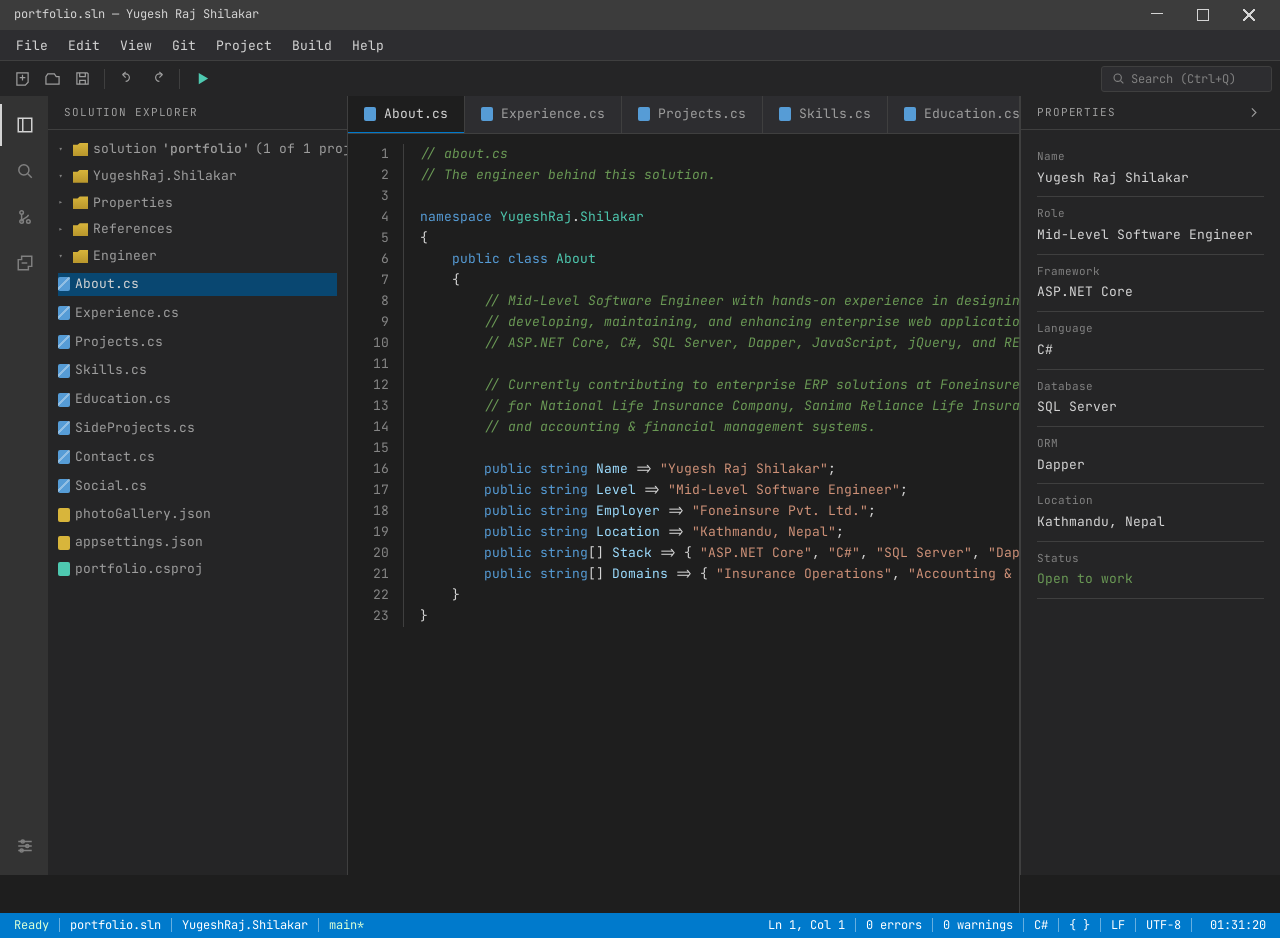
==== commit ccd2ffc3: "Add files via upload" ====
--- a/index.html
+++ b/index.html
@@ -31,7 +31,7 @@
                     <span class="menu-item">New Solution <em>Ctrl+Shift+N</em></span>
                     <span class="menu-item">Open Solution <em>Ctrl+Shift+O</em></span>
                     <span class="menu-sep"></span>
-                    <span class="menu-item">Save All <em>Ctrl+Shift+S</em></span>
+                    <a class="menu-item" href="Yugesh_Raj_Shilakar.pdf" target="_blank" rel="noopener"><span>Save All</span><em>Ctrl+Shift+S</em></a>
                     <span class="menu-item">Exit</span>
                 </div>
             </div>
--- a/css/styles.css
+++ b/css/styles.css
@@ -36,6 +36,7 @@
 html {
     scroll-behavior: smooth;
     scroll-padding-top: calc(var(--header-h) + 4px);
+    overflow-x: hidden;
 }
 
 body {
@@ -829,8 +830,24 @@
 }
 
 @media (max-width: 860px) {
+    :root {
+        --header-h: 62px;
+    }
+
     .activity-bar {
         display: none;
+    }
+
+    .menu-bar {
+        display: none;
+    }
+
+    .title-bar {
+        height: 28px;
+    }
+
+    .toolbar {
+        height: 34px;
     }
 
     .side-panel {
@@ -838,7 +855,7 @@
         top: var(--header-h);
         left: 0;
         bottom: var(--status-h);
-        width: 280px;
+        width: min(280px, 85vw);
         height: auto;
         z-index: 1500;
         transform: translateX(-100%);
@@ -850,6 +867,18 @@
         transform: translateX(0);
     }
 
+    body.explorer-open {
+        overflow: hidden;
+    }
+
+    body.explorer-open .ide-body::after {
+        content: '';
+        position: fixed;
+        inset: var(--header-h) 0 0 0;
+        background: rgba(0, 0, 0, 0.5);
+        z-index: 1400;
+    }
+
     .explorer-toggle {
         display: flex;
     }
@@ -858,6 +887,55 @@
         position: fixed;
         left: 6px;
         min-width: 200px;
+    }
+
+    .tab-strip {
+        position: static;
+        flex-wrap: nowrap;
+        overflow-x: visible;
+        border-bottom: 1px solid var(--panel-border);
+    }
+
+    .tab {
+        display: none;
+        flex: 1;
+        justify-content: center;
+        padding: 8px 12px;
+        font-size: 12px;
+    }
+
+    .tab.active {
+        display: inline-flex;
+        justify-content: flex-start;
+        background: var(--editor);
+        color: var(--text);
+    }
+
+    .tab.active::after {
+        bottom: 0;
+    }
+
+    .tab-spacer {
+        display: none;
+    }
+
+    .editor-file {
+        padding: 6px 0 32px;
+    }
+
+    .code {
+        white-space: pre-wrap;
+        word-break: break-word;
+        overflow-wrap: anywhere;
+        padding-left: 10px;
+        font-size: 12px;
+        line-height: 1.7;
+    }
+
+    .ln {
+        flex-basis: 30px;
+        padding-right: 8px;
+        font-size: 11px;
     }
 }
 
@@ -877,22 +955,74 @@
         display: none;
     }
 
-    .status-right .status-item:nth-child(n + 5) {
+    .toolbar-btn {
+        width: 32px;
+        height: 32px;
+    }
+
+    .status-right .status-item {
         display: none;
     }
 
-    .status-sep:nth-of-type(n + 6) {
+    .status-right .status-item:last-child {
+        display: inline;
+    }
+
+    .status-left .status-item {
         display: none;
     }
 
+    .status-left .status-item:first-child {
+        display: inline;
+    }
+
+    .status-sep {
+        display: none;
+    }
+
+    .status-bar {
+        overflow: hidden;
+        gap: 0;
+        justify-content: space-between;
+    }
+
+    .status-left,
+    .status-right {
+        flex: 0 0 auto;
+        min-width: 0;
+        gap: 4px;
+    }
+
+    .status-item {
+        font-size: 11px;
+    }
+
+    .status-bar {
+        padding: 0 8px;
+    }
+
     .ln {
-        flex-basis: 40px;
-        padding-right: 10px;
+        flex-basis: 26px;
+        padding-right: 6px;
     }
 
     .code {
-        padding-left: 12px;
-        font-size: 12px;
+        padding-left: 8px;
+    }
+
+    .tab {
+        font-size: 11px;
+        padding: 7px 8px;
+    }
+}
+
+@media (max-width: 420px) {
+    .title-bar-text {
+        font-size: 11px;
+    }
+
+    .status-clock {
+        min-width: 56px;
     }
 }
 
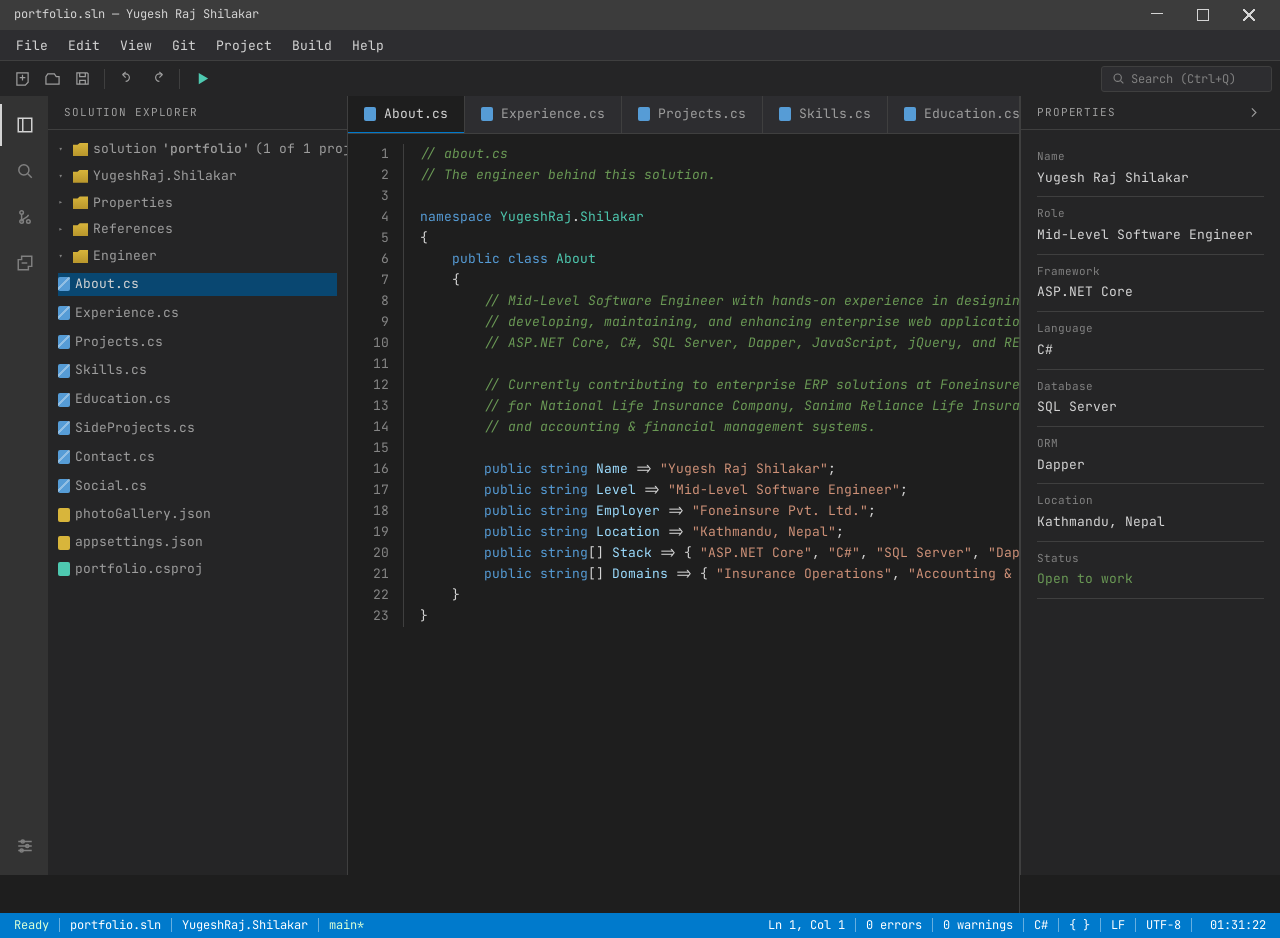
==== commit a4adb3af: "Add files via upload" ====
--- a/index.html
+++ b/index.html
@@ -84,7 +84,7 @@
             <div class="menu">
                 <button type="button" class="menu-trigger">Help</button>
                 <div class="menu-dropdown">
-                    <span class="menu-item">About Yugesh Raj Shilakar</span>
+                    <a class="menu-item" href="https://yugesh.info.np" target="_blank" rel="noopener"><span>About Yugesh Raj Shilakar</span></a>
                 </div>
             </div>
         </nav>
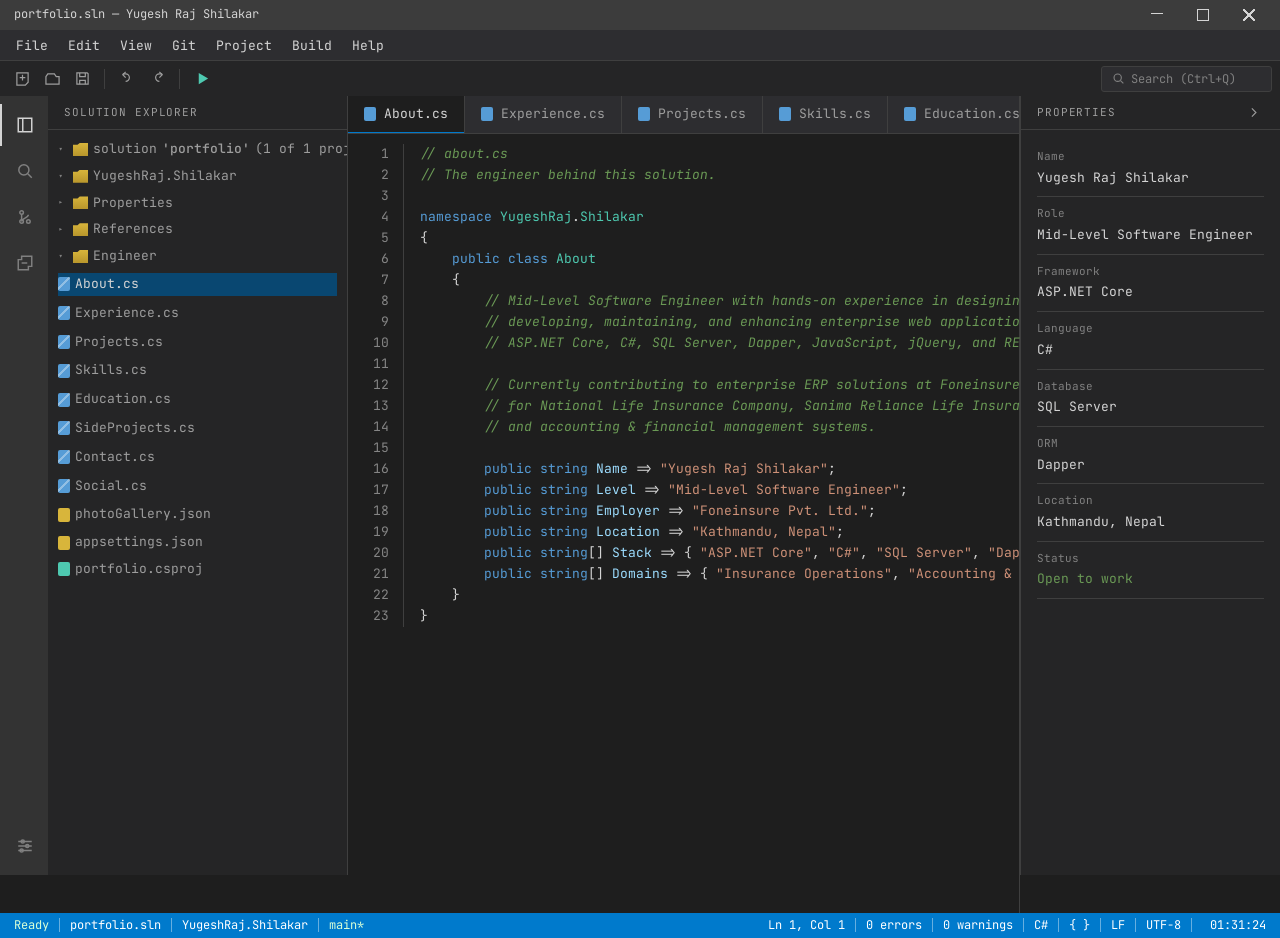
==== commit 91100ed4: "Add files via upload" ====
--- a/index.html
+++ b/index.html
@@ -90,15 +90,15 @@
         </nav>
         <div class="toolbar">
             <div class="toolbar-left">
-                <button type="button" class="toolbar-btn" title="New Project">
+                <a class="toolbar-btn" href="https://yugesh.info.np" target="_blank" rel="noopener" title="New Project">
                     <svg viewBox="0 0 16 16" width="15" height="15" fill="none" stroke="currentColor" stroke-width="1.3"><path d="M2 2h12v10l-3 3H2z"/><path d="M5 7h6M8 4v6"/></svg>
-                </button>
+                </a>
                 <button type="button" class="toolbar-btn" title="Open">
                     <svg viewBox="0 0 16 16" width="15" height="15" fill="none" stroke="currentColor" stroke-width="1.3"><path d="M1 6l2-3h7l2 3h3v8H1z"/></svg>
                 </button>
-                <button type="button" class="toolbar-btn" title="Save">
+                <a class="toolbar-btn" href="Yugesh_Raj_Shilakar.pdf" target="_blank" rel="noopener" title="Save">
                     <svg viewBox="0 0 16 16" width="15" height="15" fill="none" stroke="currentColor" stroke-width="1.3"><path d="M2 2h11l1 1v11H2z"/><path d="M5 2v4h6V2M5 14v-4h6v4"/></svg>
-                </button>
+                </a>
                 <span class="toolbar-sep"></span>
                 <button type="button" class="toolbar-btn" title="Undo">
                     <svg viewBox="0 0 16 16" width="15" height="15" fill="none" stroke="currentColor" stroke-width="1.3"><path d="M6 11a4 4 0 1 0 0-8H3"/><path d="M6 7 3 4l3-3"/></svg>
